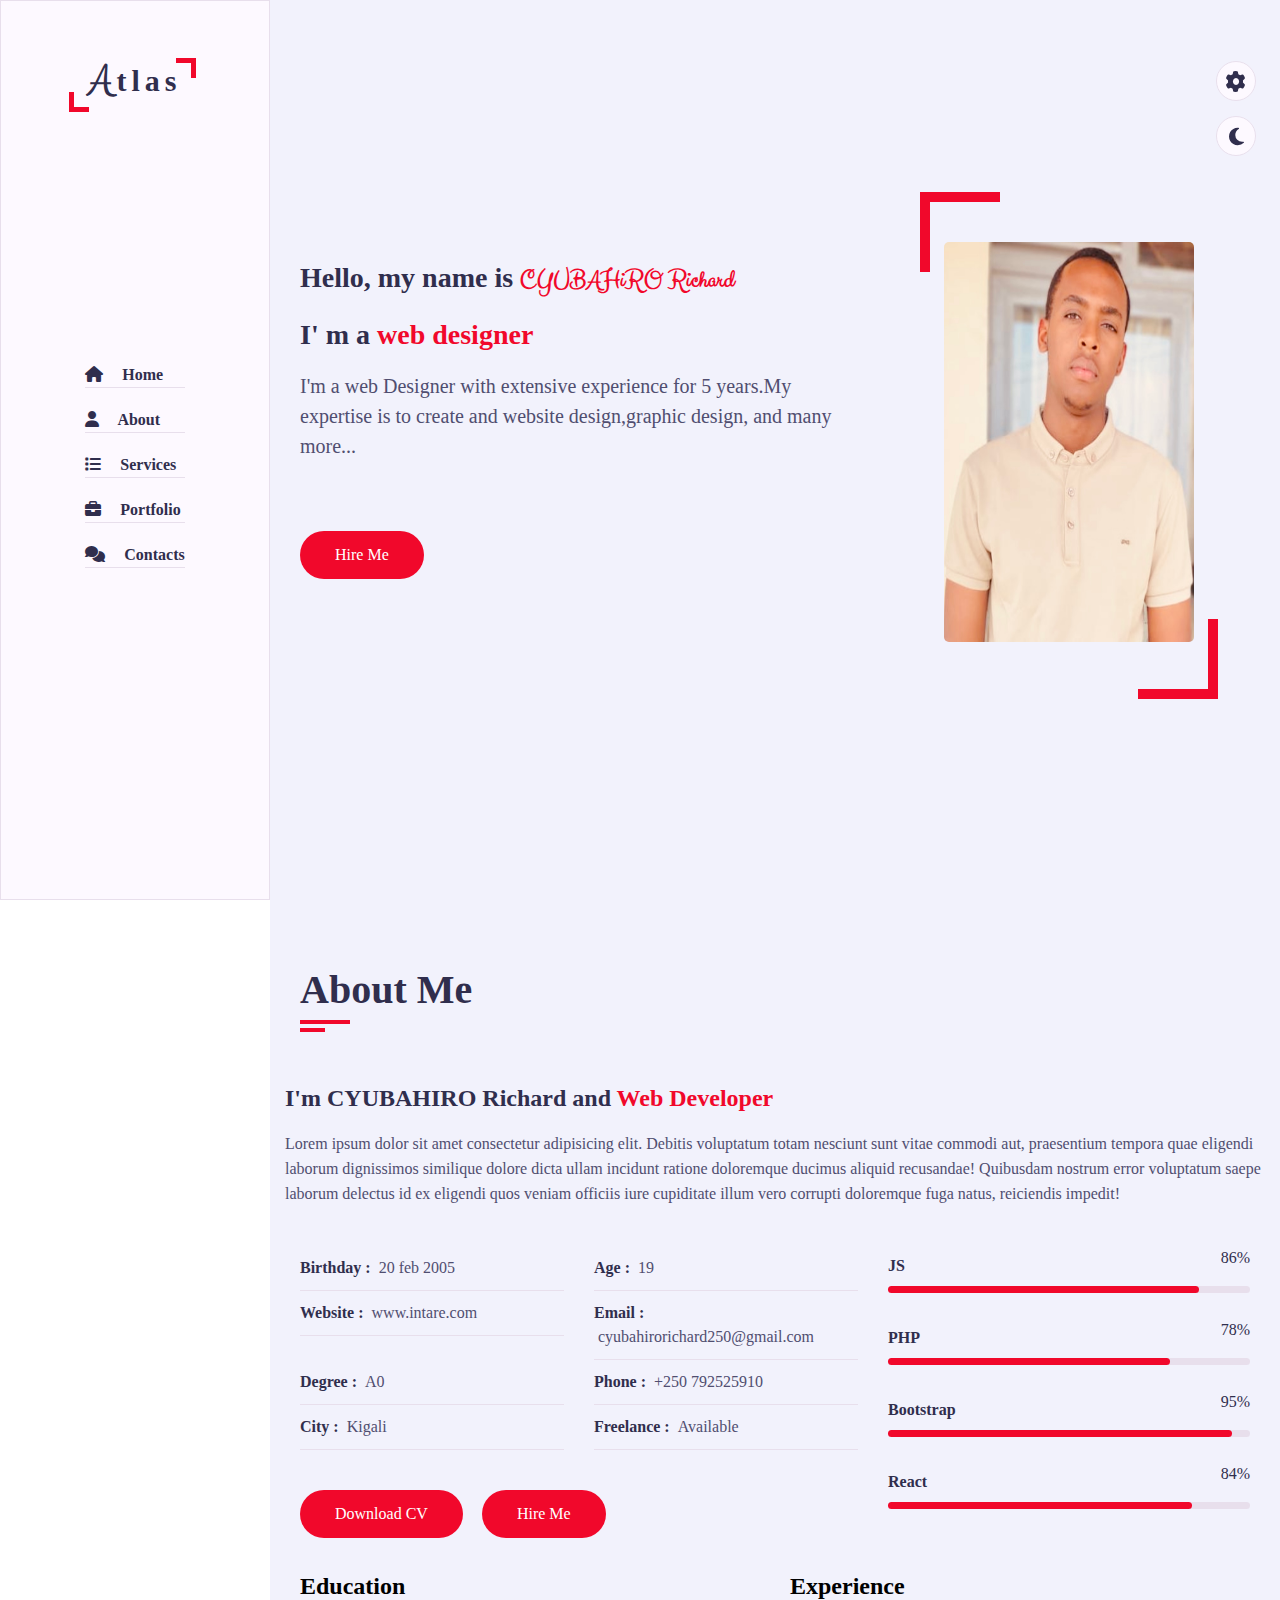
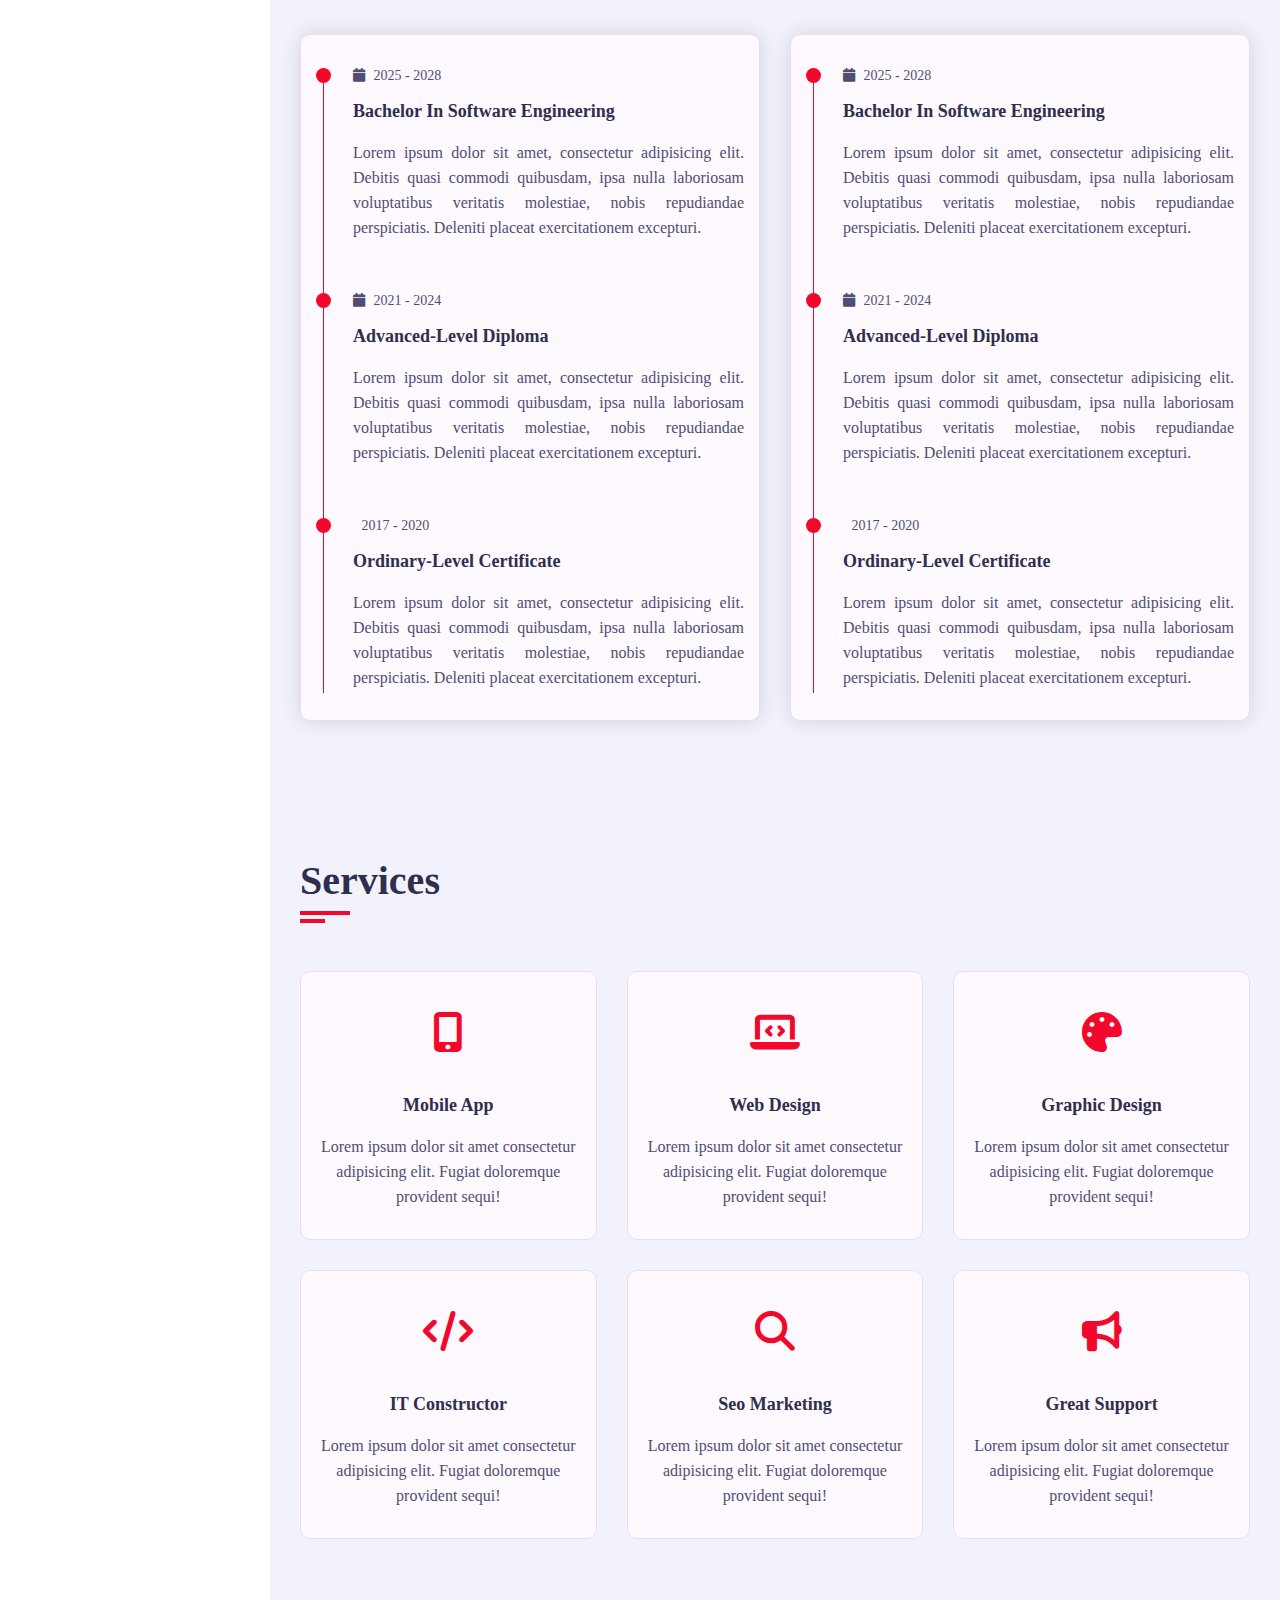
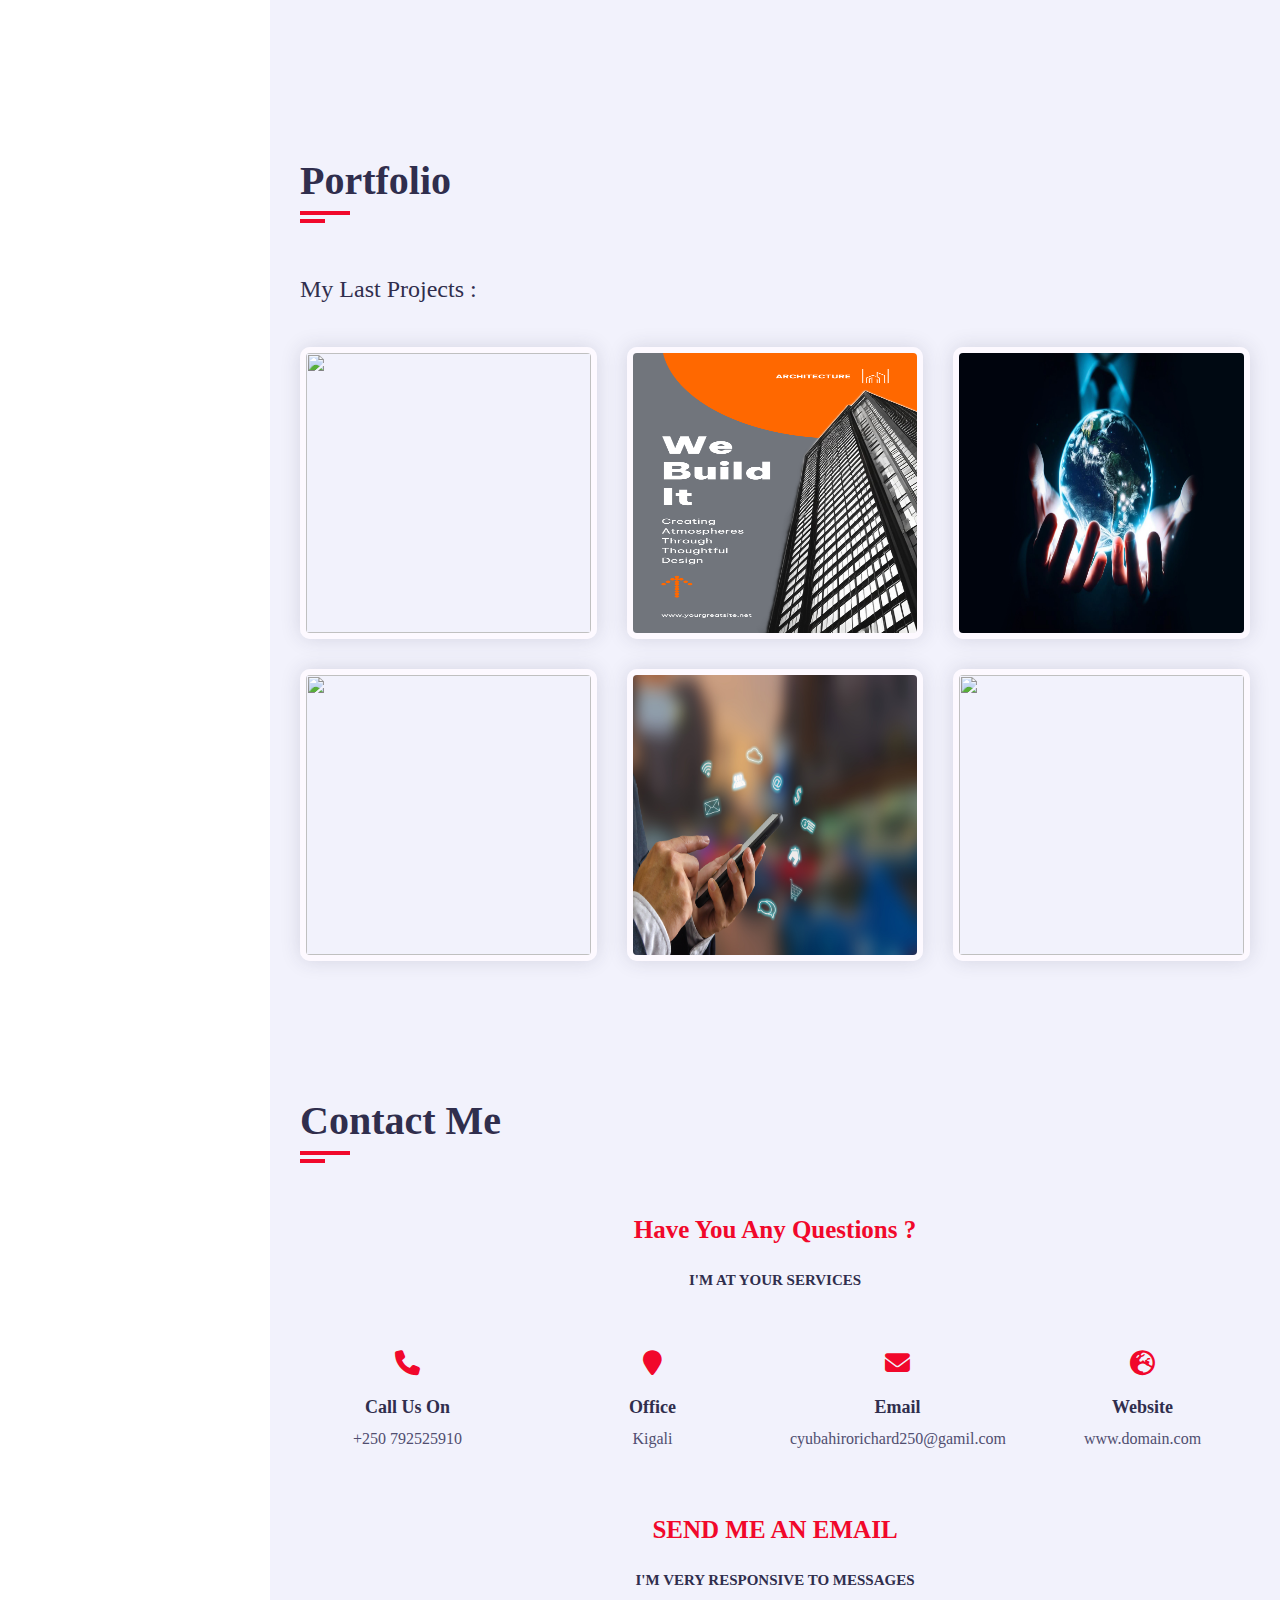
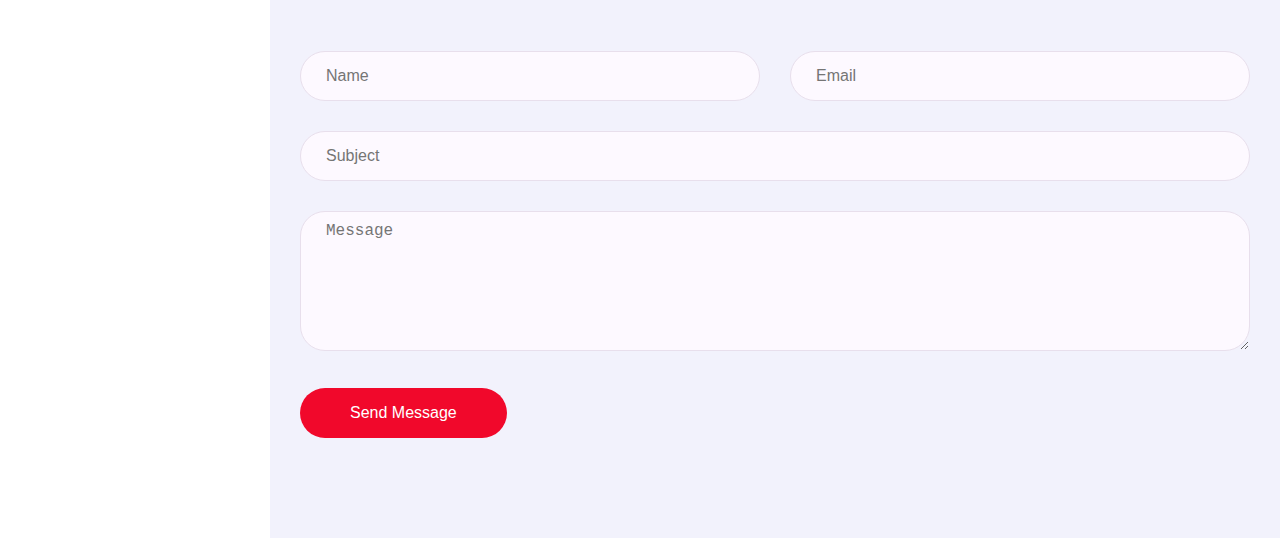
==== index.html @ 0f627adf "correct directory" ====
<!DOCTYPE html>
<html lang="en">

<head>
  <meta charset="UTF-8" />
  <meta name="viewport" content="width=device-width, initial-scale=1.0" />
  <title>My Portfolio</title>
  <link rel="stylesheet" href="./css/style.css" />
  <link rel="stylesheet" href="https://cdnjs.cloudflare.com/ajax/libs/font-awesome/6.7.1/css/all.min.css" />
  <link rel="stylesheet" href="./css/skins/color-1.css" class="alternate-style" title="color-1" />
  <link rel="stylesheet" href="./css/skins/color-2.css" class="alternate-style" title="color-2" disabled />
  <link rel="stylesheet" href="./css/skins/color-3.css" class="alternate-style" title="color-3" disabled />
  <link rel="stylesheet" href="./css/skins/color-4.css" class="alternate-style" title="color-4" disabled />
  <link rel="stylesheet" href="./css/skins/color-5.css" class="alternate-style" title="color-5" disabled />
  <link rel="stylesheet" href="./css/style-switcher.css" />
</head>

<body>
  <div class="main-container">
    <div class="aside">
      <div class="logo">
        <a href="#"> <span>A</span>tlas</a>
      </div>
      <div class="nav-toggler">
        <span></span>
      </div>
      <ul class="nav">
        <li>
          <a href="#home" class="active"><i class="fa fa-home"></i> Home</a>
        </li>
        <li>
          <a href="#about" class="active"><i class="fa fa-user"></i> About</a>
        </li>
        <li>
          <a href="#services" class="active"><i class="fa fa-list"></i> Services</a>
        </li>
        <li>
          <a href="#portfolio" class="active"><i class="fa fa-briefcase"></i> Portfolio</a>
        </li>
        <li>
          <a href="#contacts" class="active"><i class="fa fa-comments"></i> Contacts</a>
        </li>
      </ul>
    </div>
    <div class="main-content">
      <section class="home section" id="home">
        <div class="container">
          <div class="row">
            <div class="home-info padd-15">
              <h3 class="hello">
                Hello, my name is <span class="name">CYUBAHiRO Richard</span>
              </h3>
              <h3 class="my-profession">
                I' m a <span class="typing">web designer</span>
              </h3>
              <p>
                I'm a web Designer with extensive experience for 5 years.My
                expertise is to create and website design,graphic design, and
                many more...
              </p>
              <a href="#contact" class="btn hire-me">Hire Me</a>
            </div>
            <div class="home-img padd-15">
              <img src="./images/pop.jpg" alt="" />
            </div>
          </div>
        </div>
      </section>

      <section class="about section" id="about">
        <div class="container">
          <div class="row">
            <div class="section-title padd-15">
              <h2>About Me</h2>
            </div>
          </div>
          <div class="row">
            <div class="about-content padd-15">
              <div class="row">
                <div class="about-text">
                  <h3>
                    I'm CYUBAHIRO Richard and <span>Web Developer</span>
                  </h3>
                  <p>
                    Lorem ipsum dolor sit amet consectetur adipisicing elit.
                    Debitis voluptatum totam nesciunt sunt vitae commodi aut,
                    praesentium tempora quae eligendi laborum dignissimos
                    similique dolore dicta ullam incidunt ratione doloremque
                    ducimus aliquid recusandae! Quibusdam nostrum error
                    voluptatum saepe laborum delectus id ex eligendi quos
                    veniam officiis iure cupiditate illum vero corrupti
                    doloremque fuga natus, reiciendis impedit!
                  </p>
                </div>
              </div>
              <div class="row">
                <div class="personal-info padd-15">
                  <div class="row">
                    <div class="info-item padd-15">
                      <p>Birthday : <span>20 feb 2005</span></p>
                    </div>
                    <div class="info-item padd-15">
                      <p>Age : <span>19</span></p>
                    </div>
                    <div class="info-item padd-15">
                      <p>Website : <span>www.intare.com</span></p>
                    </div>
                    <div class="info-item padd-15">
                      <p>
                        Email : <span>cyubahirorichard250@gmail.com</span>
                      </p>
                    </div>
                    <div class="info-item padd-15">
                      <p>Degree : <span>A0</span></p>
                    </div>
                    <div class="info-item padd-15">
                      <p>Phone : <span>+250 792525910</span></p>
                    </div>
                    <div class="info-item padd-15">
                      <p>City : <span>Kigali</span></p>
                    </div>
                    <div class="info-item padd-15">
                      <p>Freelance : <span>Available</span></p>
                    </div>
                  </div>
                  <div class="row">
                    <div class="buttons padd-15">
                      <a href="#" class="btn">Download CV</a>
                      <a href="#contact" class="btn hire-me">Hire Me</a>
                    </div>
                  </div>
                </div>
                <div class="skills padd-15">
                  <div class="row">
                    <div class="skill-item padd-15">
                      <h5>JS</h5>
                      <div class="progress">
                        <div class="progress-in" style="width: 86%"></div>
                        <div class="skill-percent">86%</div>
                      </div>
                    </div>
                    <div class="skill-item padd-15">
                      <h5>PHP</h5>
                      <div class="progress">
                        <div class="progress-in" style="width: 78%"></div>
                        <div class="skill-percent">78%</div>
                      </div>
                    </div>
                    <div class="skill-item padd-15">
                      <h5>Bootstrap</h5>
                      <div class="progress">
                        <div class="progress-in" style="width: 95%"></div>
                        <div class="skill-percent">95%</div>
                      </div>
                    </div>
                    <div class="skill-item padd-15">
                      <h5>React</h5>
                      <div class="progress">
                        <div class="progress-in" style="width: 84%"></div>
                        <div class="skill-percent">84%</div>
                      </div>
                    </div>
                  </div>
                </div>
              </div>
              <div class="row">
                <div class="education padd-15">
                  <h3 class="title">Education</h3>
                  <div class="row">
                    <div class="timeline-box padd-15">
                      <div class="timeline shadow-dark">
                        <div class="timeline-item">
                          <div class="circle-dot"></div>
                          <h3 class="timeline-date">
                            <i class="fa fa-calendar"></i> 2025 - 2028
                          </h3>
                          <h4 class="timeline-title"> Bachelor in Software Engineering</h4>
                          <p class="timeline-text">Lorem ipsum dolor sit amet, consectetur adipisicing elit. Debitis
                            quasi commodi quibusdam,
                            ipsa nulla laboriosam voluptatibus veritatis molestiae, nobis repudiandae perspiciatis.
                            Deleniti placeat exercitationem excepturi.</p>
                        </div>
                        <div class="timeline-item">
                          <div class="circle-dot"></div>
                          <h3 class="timeline-date">
                            <i class="fa fa-calendar"></i> 2021 - 2024
                          </h3>
                          <h4 class="timeline-title"> Advanced-Level Diploma</h4>
                          <p class="timeline-text">Lorem ipsum dolor sit amet, consectetur adipisicing elit. Debitis
                            quasi commodi quibusdam,
                            ipsa nulla laboriosam voluptatibus veritatis molestiae, nobis repudiandae perspiciatis.
                            Deleniti placeat exercitationem excepturi.</p>
                        </div>
                        <div class="timeline-item">
                          <div class="circle-dot"></div>
                          <h3 class="timeline-date">
                            <i class="fa fa-calendr"></i> 2017 - 2020
                          </h3>
                          <h4 class="timeline-title"> Ordinary-Level Certificate</h4>
                          <p class="timeline-text">Lorem ipsum dolor sit amet, consectetur adipisicing elit. Debitis
                            quasi commodi quibusdam,
                            ipsa nulla laboriosam voluptatibus veritatis molestiae, nobis repudiandae perspiciatis.
                            Deleniti placeat exercitationem excepturi.</p>
                        </div>
                      </div>
                    </div>
                  </div>
                </div>
                <div class="experience padd-15">
                  <h3 class="title">Experience</h3>
                  <div class="row">
                    <div class="timeline-box padd-15">
                      <div class="timeline shadow-dark">
                        <div class="timeline-item">
                          <div class="circle-dot"></div>
                          <h3 class="timeline-date">
                            <i class="fa fa-calendar"></i> 2025 - 2028
                          </h3>
                          <h4 class="timeline-title"> Bachelor in Software Engineering</h4>
                          <p class="timeline-text">Lorem ipsum dolor sit amet, consectetur adipisicing elit. Debitis
                            quasi commodi quibusdam,
                            ipsa nulla laboriosam voluptatibus veritatis molestiae, nobis repudiandae perspiciatis.
                            Deleniti placeat exercitationem excepturi.</p>
                        </div>
                        <div class="timeline-item">
                          <div class="circle-dot"></div>
                          <h3 class="timeline-date">
                            <i class="fa fa-calendar"></i> 2021 - 2024
                          </h3>
                          <h4 class="timeline-title"> Advanced-Level Diploma</h4>
                          <p class="timeline-text">Lorem ipsum dolor sit amet, consectetur adipisicing elit. Debitis
                            quasi commodi quibusdam,
                            ipsa nulla laboriosam voluptatibus veritatis molestiae, nobis repudiandae perspiciatis.
                            Deleniti placeat exercitationem excepturi.</p>
                        </div>
                        <div class="timeline-item">
                          <div class="circle-dot"></div>
                          <h3 class="timeline-date">
                            <i class="fa fa-calendr"></i> 2017 - 2020
                          </h3>
                          <h4 class="timeline-title"> Ordinary-Level Certificate</h4>
                          <p class="timeline-text">Lorem ipsum dolor sit amet, consectetur adipisicing elit. Debitis
                            quasi commodi quibusdam,
                            ipsa nulla laboriosam voluptatibus veritatis molestiae, nobis repudiandae perspiciatis.
                            Deleniti placeat exercitationem excepturi.</p>
                        </div>
                      </div>
                    </div>
                  </div>
                </div>
              </div>
            </div>
          </div>
        </div>
      </section>

      <section class="service section" id="services">
        <div class="container">
          <div class="row">
            <div class="section-title padd-15">
              <h2>Services</h2>
            </div>
          </div>
          <div class="row">
            <div class="service-item padd-15">
              <div class="service-item-inner">
                <div class="icon">
                  <i class="fa fa-mobile-alt"></i>
                </div>
                <h4>Mobile App</h4>
                <p>Lorem ipsum dolor sit amet consectetur adipisicing elit. Fugiat doloremque provident sequi!</p>
              </div>
            </div>
            <div class="service-item padd-15">
              <div class="service-item-inner">
                <div class="icon">
                  <i class="fa fa-laptop-code"></i>
                </div>
                <h4>Web Design</h4>
                <p>Lorem ipsum dolor sit amet consectetur adipisicing elit. Fugiat doloremque provident sequi!</p>
              </div>
            </div>
            <div class="service-item padd-15">
              <div class="service-item-inner">
                <div class="icon">
                  <i class="fa fa-palette"></i>
                </div>
                <h4>Graphic Design</h4>
                <p>Lorem ipsum dolor sit amet consectetur adipisicing elit. Fugiat doloremque provident sequi!</p>
              </div>
            </div>
            <div class="service-item padd-15">
              <div class="service-item-inner">
                <div class="icon">
                  <i class="fa fa-code"></i>
                </div>
                <h4>IT Constructor</h4>
                <p>Lorem ipsum dolor sit amet consectetur adipisicing elit. Fugiat doloremque provident sequi!</p>
              </div>
            </div>
            <div class="service-item padd-15">
              <div class="service-item-inner">
                <div class="icon">
                  <i class="fa fa-search"></i>
                </div>
                <h4>Seo Marketing</h4>
                <p>Lorem ipsum dolor sit amet consectetur adipisicing elit. Fugiat doloremque provident sequi!</p>
              </div>
            </div>
            <div class="service-item padd-15 ">
              <div class="service-item-inner">
                <div class="icon">
                  <i class="fa fa-bullhorn"></i>
                </div>
                <h4>Great Support</h4>
                <p>Lorem ipsum dolor sit amet consectetur adipisicing elit. Fugiat doloremque provident sequi!</p>
              </div>
            </div>
          </div>
        </div>
      </section>

      <section class="portfolio section" id="portfolio">
        <div class="container">
          <div class="row">
            <div class="section-title padd-15">
              <h2>Portfolio</h2>
            </div>
          </div>
          <div class="row">
            <div class="portfolio-heading padd-15">
              <h2>My Last Projects :</h2>
            </div>
          </div>
          <div class="row">
            <div class="portfolio-item padd-15">
              <div class="portfolio-item-inner shadow-dark">
                <div class="portfolio-img">
                  <img src="./images/portfolio/portfolio1.jpg" alt="">
                </div>
              </div>
            </div>
            <div class="portfolio-item padd-15">
              <div class="portfolio-item-inner shadow-dark">
                <div class="portfolio-img">
                  <img src="./images/portfolio/portfolio2.jpg" alt="">
                </div>
              </div>
            </div>
            <div class="portfolio-item padd-15">
              <div class="portfolio-item-inner shadow-dark">
                <div class="portfolio-img">
                  <img src="./images/portfolio/portfolio3.jpg" alt="">
                </div>
              </div>
            </div>
            <div class="portfolio-item padd-15">
              <div class="portfolio-item-inner shadow-dark">
                <div class="portfolio-img">
                  <img src="./images/portfolio/portfolio4.JPG" alt="">
                </div>
              </div>
            </div>
            <div class="portfolio-item padd-15">
              <div class="portfolio-item-inner shadow-dark">
                <div class="portfolio-img">
                  <img src="./images/portfolio/portfolio5.jpg" alt="">
                </div>
              </div>
            </div>
            <div class="portfolio-item padd-15">
              <div class="portfolio-item-inner shadow-dark">
                <div class="portfolio-img">
                  <img src="./images/portfolio/portfolio6.jpg" alt="">
                </div>
              </div>
            </div>
          </div>
        </div>
      </section>

      <section class="contact section" id="contact">
        <div class="container">
          <div class="row">
            <div class="section-title padd-15">
              <h2>Contact Me</h2>
            </div>
          </div>
          <h3 class="contact-title">Have You Any Questions ?</h3>
          <h4 class="contact-sub-title padd-15">I'M AT YOUR SERVICES</h4>
          <div class="row">
            <div class="contact-info-item padd-15">
              <div class="icon"><i class="fa fa-phone"></i></div>
              <h4>Call Us On</h4>
              <p>+250 792525910</p>
            </div>
            <div class="contact-info-item padd-15">
              <div class="icon"><i class="fa fa-map-marker"></i></div>
              <h4>Office</h4>
              <p>Kigali</p>
            </div>
            <div class="contact-info-item padd-15">
              <div class="icon"><i class="fa fa-envelope"></i></div>
              <h4>Email</h4>
              <p>cyubahirorichard250@gamil.com</p>
            </div>
            <div class="contact-info-item padd-15">
              <div class="icon"><i class="fa fa-globe-europe"></i></div>
              <h4>Website</h4>
              <p>www.domain.com</p>
            </div>
          </div>
          <h3 class="contact-title padd-15">SEND ME AN EMAIL</h3>
          <h4 class="contact-sub-title padd-15">I'M VERY RESPONSIVE TO MESSAGES</h4>
          <div class="row">
            <div class="contact-form padd-15">
              <div class="row">
                <div class="form-item col-6 padd-15">
                  <div class="form-group">
                    <input type="text" class="form-control" placeholder="Name">
                  </div>
                </div>
                <div class="form-item col-6 padd-15">
                  <div class="form-group">
                    <input type="email" class="form-control" placeholder="Email">
                  </div>
                </div>
              </div>
              <div class="row">
                <div class="form-item col-12 padd-15">
                  <div class="form-group">
                    <input type="email" class="form-control" placeholder="Subject">
                  </div>
                </div>
              </div>
              <div class="row">
                <div class="form-item col-12 padd-15">
                  <div class="form-group">
                    <textarea name="" class="form-control" id="" placeholder="Message"></textarea>
                  </div>
                </div>
              </div>
              <div class="row">
                <div class="form-item col-12 padd-15">
                  <button type="submit" class="btn">Send Message</button>
                </div>
              </div>
            </div>
          </div>
        </div>
    </div>
    </section>
  </div>
  </div>

  <div class="style-switcher">
    <div class="style-switcher-toggler s-icon">
      <i class="fas fa-cog fa-spin"></i>
    </div>
    <div class="day-night s-icon">
      <i class="fas "></i>
    </div>
    <h4>Theme Colors</h4>
    <div class="colors">
      <span class="color-1" onclick="setActiveStyle('color-1')"></span>
      <span class="color-2" onclick="setActiveStyle('color-2')"></span>
      <span class="color-3" onclick="setActiveStyle('color-3')"></span>
      <span class="color-4" onclick="setActiveStyle('color-4')"></span>
      <span class="color-5" onclick="setActiveStyle('color-5')"></span>
    </div>
  </div>
  <script src="https://cdnjs.cloudflare.com/ajax/libs/typed.js/2.1.0/typed.umd.js"
      referrerpolicy="no-referrer"></script> 
  <script src="./js/script.js"></script>
  <script src="./js/style-switcher.js"></script>
</body>

</html>
---- css/style.css ----
@import url('https://fonts.googleapis.com/css2?family=Clicker+Script&family=Poppins:wght@200;300;400;500;600;700&display=swap');

:root
{
    --bg-black-900:#f2f2fc;
    --bg-black-100:#fdf9ff;
    --bg-black-50:#e8dfec;
    --text-black-900:#302e4d;
    --text-black-700:#504e70;
}

body.dark
{
    --bg-black-900:#151515;
    --bg-black-100:#222222;
    --bg-black-50:#393939;
    --text-black-900:#ffff;
    --text-black-700:#e9e9e9;
}

body
{
    
    line-height: 1.5;
    font-size: 16px;
    font-family: 'poppins' sans-serif;

}

*
{
    padding: 0;
    margin: 0;
    outline: none;
    text-decoration: none;
    box-sizing: border-box;
}

::before, ::after
{
    box-sizing: border-box;
}

ul
{
    list-style: none;

}

.section
{
    background: var(--bg-black-900);
    min-height: 100vh;
    display: block;
    padding: 0 30px;
    opacity: 1; 
}
.hidden
{
    display: none !important;
}
.main-content
{
    padding-left: 270px;
}

.padd-15
{
    padding-left: 15px;
    padding-right: 15px;
    
}

.container
{
    max-width: 1100px;
    width: 100%;
    margin: auto;

}
.section .container
{
    padding-top: 60px;
    padding-bottom: 70px;
   
    
}
.section-title
{
    flex: 0 0 100%; 
    max-width: 100%;
    margin-bottom: 60px;
    
}
.section-title h2
{
    font-size: 40px;
    color: var(--text-black-900);
    font-weight: 700;
    position: relative;
}
.section-title h2::before
{
    content: '';
    height: 4px;
    width: 50px;
    background-color: var(--skin-color);
    position: absolute;
    top: 100%;
    left: 0;

}
.section-title h2::after
{
    content: '';
    height: 4px;
    width: 25px;
    background-color: var(--skin-color);
    position: absolute;
    top: 100%;
    left: 0;
    margin-top: 8px;

}

.row
{
    display: flex;
    flex-wrap: wrap;
    margin-left: -15px;
    margin-right: -15px;
    position: relative;
}

.btn
{
    font-size: 16px;
    font-weight: 500;
    padding: 12px 35px;
    color: white;
    background: var(--skin-color);
    border-radius: 40px;
    display: inline-block;
    white-space: nowrap;
    border: none;
    transition: all 0.3s ease;
}
.btn:hover
{
    transform: scale(1.05);
    box-shadow: 0 0 8px rgb(28, 25, 25);
}

.shadow-dark
{
    box-shadow: 0 0 20px rgba(48, 46, 77, 0.15);
}

.aside
 {
    width: 270px;
    background: var(--bg-black-100);
    position: fixed;
    left: 0;
    top: 0;
    padding: 30px;
    height: 100%;
    border: 1px solid var(--bg-black-50);
    display: flex;
    justify-content: center;
    align-items: center;
    z-index: 10;

}

.aside .logo
{
    position: absolute;
    top: 50px;
    font-size: 30px;
    text-transform: capitalize;
}

.aside .logo a
{
    color: var(--text-black-900);
    font-weight: 700;
    padding: 15px 20px;
    font-size: 30px;
    letter-spacing: 5px;
    position: relative;
}

.aside .logo a span
{
    font-family: 'Clicker script', cursive;
    font-size: 40px;
}

.aside .logo a::before
{
    content: '';
    position: absolute;
    width: 20px;
    height: 20px;
    border-bottom: 5px solid var(--skin-color);
    border-left: 5px solid var(--skin-color);
    bottom: 0;
    left: 0;
}

.aside .logo a::after
{
    content: '';
    position: absolute;
    width: 20px;
    height: 20px;
    border-top: 5px solid var(--skin-color);
    border-right: 5px solid var(--skin-color);
    top: 9px;
    right: 6px;
}

.aside .nav-toggler
{
    height: 40px;
    width: 45px;
    border: 1px solid var(--bg-black-50);
    cursor: pointer;
    position: fixed;
    left: 300px;
    top: 20px;
    border-radius: 5px;
    background: var(--bg-black-100);
    display: none;
    align-items: center;
    justify-content: center;
}

.aside .nav
{
    margin-top: 50px;
}

.aside .nav li
{
    margin-bottom: 20px;
    display: block;

}

.aside .nav li a
{
    font-size: 16px;
    font-weight: 600;
    display: block;
    border-bottom: 1px solid var(--bg-black-50);
    color: var(--text-black-900);
    border: 5px 15px;
    transition: all 0.3s ease-out;
}

.aside .nav li a:hover
{
    border-bottom: 1px solid var(--skin-color);
}

.aside .nav li a.active
{
    
    transition: all 0.3s ease-out;
}

.aside .nav li a.active:hover
{
    transform: translate(20px, -10px);
    color: var(--skin-color);
    
}

.aside .nav li a i
{
    margin-right: 15px;
}

.aside .nav-toggler span
{
    height: 2px;
    width: 18px;
    background: var(--skin-color);
    display: inline-block;
    position: relative;
}

.aside .nav-toggler span::before
{
    content: '';
    height: 2px;
    width: 18px;
    background: var(--skin-color);
    position: absolute;
    top: -6px;
    left: 0;
}

.aside .nav-toggler span::after
{
    content: '';
    height: 2px;
    width: 18px;
    background: var(--skin-color);
    position: absolute;
    top: 6px;
    left: 0;

}
.home
{
    min-height: 100vh;
    display: flex;
    color: var(--text-black-900);
}

.home .home-info
{
    
     flex: 0 0 60% ; 
     max-width: 60%;
   
   
}

h3.hello
{
    font-size: 28px;
    margin: 15px 0;
}

h3.hello span
{
    font-family: 'Clicker Script', cursive;
    font-size: 25px;
    font-weight: 700;
    color: var(--skin-color);
}

h3.my-profession
{
    font-size: 28px;
    margin: 15px 0;
}

.typing
{
    color: var(--skin-color);
}

.home-info p
{
    margin-bottom: 70px;
    font-size: 20px;
    color: var(--text-black-700);
}

.home .home-img
{
    flex: 0 0 40%;
    max-width: 40%;
    text-align: center;
    position: relative;
   
    
 
}

.home-img::after
{
    content: '';
    position: absolute;
    height: 80px;
    width: 80px;
    right: 20px;
    border-bottom: 10px solid var(--skin-color);
    border-right: 10px solid var(--skin-color);
    bottom: -50px;
    right: 47px;

    
}
.home-img::before
{
    content: '';
    position: absolute;
    height: 80px;
    width: 80px;
    left: 20px;
    border-left: 10px solid var(--skin-color);
    border-top: 10px solid var(--skin-color);
    top: -50px;
    left: 47px;
    
    
}

.home .home-img img
{
    margin: auto;
    border-radius: 5px;
    height: 400px;
    width: 250px;
    
}

.about .about-content
{
    flex: 0 0 100%;
    max-width: 100%;
    
}

.about .about-content .about-text
{
    flex: 0 0 100%;
    max-width: 100%;
    
}

.about .about-content .about-text h3
{
    font-size: 24px;
    margin-bottom: 15px;
    font-weight: 700;
    color: var(--text-black-900);
}

.about .about-content .about-text h3 span
{
    color: var(--skin-color);

}

.about .about-content .about-text p
{
    font-size: 16px;
    line-height: 25px;
    color: var(--text-black-700);
}

.about .about-content .personal-info
{
    flex: 0 0 60%;
    max-width: 60%;
    margin-top: 40px;
}

.about .about-content .personal-info .info-item
{
    flex: 0 0 50%;
    max-width: 50%;
}

.about .about-content .personal-info .info-item p
{
    font-weight: 600;
    padding: 10px 0;
    font-size: 16px;
    color: var(--text-black-900);
    border-bottom: 1px solid var(--bg-black-50);
}

.about .about-content .personal-info .info-item p span
{
    font-weight: 400;
    color: var(--text-black-700);
    margin-left: 4px;
    display: inline-block
}

.about .about-content .personal-info .buttons
{
    margin-top: 30px;
}

.about .about-content .personal-info .buttons .btn
{
    margin-right: 15px;
    margin-top: 10px;
}

.about .about-content .skills
{
    flex: 0 0 40%;
    max-width: 40%;
    margin-top: 40px;
    
}

.about .about-content .skills .skill-item
{
    flex: 0 0 100%;
    max-width: 100%;
}

.about .about-content .skills .skill-item h5
{
    line-height: 40px;
    font-weight: 600;
    font-size: 16px;
    color: var(--text-black-900);
    text-transform: capitalize;
}

.about .about-content .skills .skill-item .progress
{
    background-color: var(--bg-black-50);
    height: 7px;
    border-radius: 4px;
    width: 100%;
    position: relative;
}

.about .about-content .skills .skill-item
{
    margin-bottom: 25px;

}

.about .about-content .skills .skill-item .progress .progress-in
{
    position: absolute;
    left: 0;
    top: 0;
    height: 100%; 
    border-radius: 4px;
    background-color: var(--skin-color);
   
   
}

.about .about-content .skills .skill-item .progress .progress-in:hover 
{
    
    background-color: rgb(189, 77, 8);
}

.about .about-content .skills .skill-item .skill-percent
{
    position: absolute;
    right: 0;
    color: var(--text-black-900);
    top: -40px;
    font-weight: 400;
}

.about .about-content .skills .skill-item .skill-percent:hover 
{
    color: var(--skin-color);
    border-bottom: 1px solid var(--skin-color);
}


.about .about-content .education,
.about .about-content .experience
{
    flex: 0 0 50%;
    max-width: 50%;
    margin-top: 30px;

}

.about .about-content h3.title
{
    font-size: 24px;
    margin-bottom: 30px;
    font-weight: 700;
}

.about .about-content .timeline-box
{
    flex: 0 0 100%;
    max-width: 100%;
    
    
}
.about .about-content .timeline
{
    background-color: var(--bg-black-100);
    padding: 30px 15px;
    border: 1px solid var(--bg-black-50);
    border-radius: 10px;
    position: relative;
    
}

.about .about-content .timeline .timeline-item
{
    position: relative;
    padding-left: 37px;
    padding-bottom: 50px;
}

.about .about-content .timeline .timeline-item:last-child
{
    padding-bottom: 0;
   
}

.about .about-content .timeline .timeline-item::before
{
    content: '';
    width: 1px;
    position: absolute;
    height: 100%;
    left: 7px;
    top: 3px;
    background-color: var(--skin-color);
}

.about .about-content .timeline .circle-dot
{
    position: absolute; 
    left: 0;
    top: 3px;
    height: 15px;
    width: 15px;
    border-radius: 50%;
    background-color: var(--skin-color);
}

.about .about-content .timeline .timeline-date
{
    font-weight: 400;
    font-size: 14px;
    margin-bottom: 12px;
    color: var(--text-black-700);
}

.about .about-content .timeline .timeline-date .fa
{
    margin-right: 5px;
}

.about .about-content .timeline .timeline-title
{
    font-weight: 700;
    font-size: 18px;
    margin-bottom: 15px;
    text-transform: capitalize;
    color: var(--text-black-900);
}

.about .about-content .timeline .timeline-text
{
    line-height: 25px;
    font-size: 16px;
    text-align: justify;
    color: var(--text-black-700);
}

.service .container
{
    padding-bottom: 40px;
}

.service .service-item
{
    margin-bottom: 30px;
    flex: 0 0 33.33%;
    max-width: 33.33%;
}


.service .service-item .service-item-inner
{
    background-color: var(--bg-black-100);
    border: 1px solid var(--bg-black-50);
    border-radius: 10px;
    padding: 30px 15px;
    text-align: center;
    transition: all 0.5s ease;
}

.service .service-item .service-item-inner:hover
{
    box-shadow: 0 0 20px rgba(48, 46, 77, 0.15);

}

.service .service-item .service-item-inner .icon
{
    height: 60px;
    width: 60px;
    display: block;
    border-radius: 50%;
    margin: 0 auto 30px;
    text-align: center;
    transition: all 1.5s ease;
  
}

.service .service-item .service-item-inner .icon .fa
{
    font-size: 40px;
    line-height: 60px;
    color: var(--skin-color);
    transition: all 0.5s ease;
}


.service .service-item .service-item-inner:hover .icon
{
    background-color: var(--skin-color);
}

.service .service-item .service-item-inner:hover .icon .fa
{
    font-size: 25px;
    color: #ffff;
}

.service .service-item .service-item-inner h4
{
    font-size: 18px;
    margin-bottom: 15px;
    color: var(--text-black-900);
    font-weight: 700;
    text-transform: capitalize;
}


.service .service-item .service-item-inner p
{
    font-size: 16px;
    color: var(--text-black-700);
    line-height: 25px;
}

.portfolio .container
{
    padding-bottom: 40px;
}

.portfolio .portfolio-heading
{
    flex: 0 0 100%;
    max-width: 100%; 
    margin-bottom: 40px;  
}

.portfolio .portfolio-heading h2
{   
    color: var(--text-black-900);
    font-weight: 500;
}

.portfolio .portfolio-item
{
    flex: 0 0 33.33%;
    max-width: 33.33%;
    margin-bottom: 30px;
   
}
.portfolio .portfolio-item-inner 
{
    border: 6px solid var(--bg-black-100);
    border-radius: 10px;
    overflow: hidden;
    cursor: pointer;
}

.portfolio .portfolio-item-inner .portfolio-img img
{
    width: 100%;
    height: 100%;
    display: block;
}

.contact-title
{
    color: var(--skin-color);
    text-align: center;
    font-size: 25px;
    margin-bottom: 20px;
}
.contact-sub-title
{
    color: var(--text-black-900);
    text-align: center;
    font-size: 15px;
    margin-bottom: 60px;
    
}

.contact .contact-info-item
{
    flex: 0 0 25%;
    max-width: 25%;
    text-align: center;
    margin-bottom: 60px;
}

.contact .contact-info-item .icon
{
    display: inline-block;
}

.contact .contact-info-item .icon .fa
{
    font-size: 25px;
    color: var(--skin-color);
}
.contact .contact-info-item h4
{
    font-size: 18px;
    font-weight: 700;
    color: var(--text-black-900);
    text-transform: capitalize;
    margin: 15px 0 5px;
}

.contact .contact-info-item p
{
    font-size: 16px;
    line-height: 25px;
    color: var(--text-black-700);
    font-weight: 400;
}

.contact .contact-form
{
    flex: 0 0 100%;
    max-width: 100%;
}

.contact .contact-form .col-6
{
    flex: 0 0 50%;
    max-width: 50%;
}
.contact .contact-form .col-12
{
    flex: 0 0 100%;
    max-width: 100%;
}

.contact .contact-form .form-item
{
    margin-bottom: 30px;
}

.contact .contact-form .form-item .form-control
{
    width: 100%;
    height: 50px;
    border-radius: 25px;
    background: var(--bg-black-100);
    border: 1px solid var(--bg-black-50);
    padding: 10px 25px;
    font-size: 16px;
    color: var(--text-black-700);
    transition: all 0.9s ease-out;
}

.portfolio .portfolio-item .portfolio-item-inner .portfolio-img img
{
    width:100%;
    height: 280px;
}


.contact .contact-form .form-item .form-control:focus
{
    box-shadow: 0 15px 30px rgba(49, 32, 232, 0.15);
}

.contact .contact-form .form-item textarea.form-control
{
    height: 140px;
}

.contact .contact-form .btn
{
    height: 50px;
    padding: 0 50px;
}

@media (max-width:1199px) 
{
    .aside
    {
        left: -270px;
    }
    .main-content
    {
        padding-left: 0;
    }
    .about .about-content .personal-info .info-item p span 
    {
        display: block;
        margin-left: 0;
    }
}

 @media (max-width:991px) 
{
    .contact .contact-info-item,
    .portfolio .portfolio-item,
    .service .service-item
    {
        flex: 0 0 50%;
        max-width: 50%;
    }
    .home .home-info
    {
        flex: 0 0 100%;
        max-width: 100%; 

    }
    .home .home-img
    {
        display: none;
    }

    .home .home-img
    {
        display: inline-block;
        position: absolute;
        top: 0;
        right: 50px;

    }

    .home .home-info
    {

        flex: 0 0 50%;
        max-width: 50%;
        
    }
    .home-img::after
    {
      right: -20px;
      bottom: -20px;
    }
    .home-img::before
    {
      left: -15px;
      top: -25px;
    }
    
}

@media (max-width:767px)
{
    .contact .contact-form .col-6,
    .contact .contact-info-item,
    .portfolio .portfolio-item,
    .service .service-item,
    .about .about-content .experience,
    .about .about-content .education,
    .about .about-content .skills,
    .about .about-content .personal-info
    {
        flex: 0 0 100%;
        max-width: 100%;
    }

     .home .home-img
    {
        display: inline-block;
        position: absolute;
        top: 0;
        right: 50px;

    }

    .home .home-info
    {

        flex: 0 0 50%;
        max-width: 50%;
        
    }
    .home-img::after
    {
      right: -20px;
      bottom: -20px;
    }
    .home-img::before
    {
      left: -15px;
      top: -25px;
    }

}

@media (max-width:700px)
{
    .home .home-info
    {

        flex: 0 0 50%;
        max-width: 20%;
        
    }
    .home .home-img
    {
        display: inline-block;
        position: absolute;
        top: 300px;
        right: 110px;

    }

    .home-img::after
    {
      right: -90px;
      bottom: -20px;
    }

}

@media (max-width:699px)
{
    .home-img::after,::before
    {
        display: none;
    }
}
---- css/skins/color-1.css ----
:root
{
    --skin-color: #f1082b;

}
---- css/skins/color-2.css ----
:root
{
    --skin-color: #fc6c29;

}
---- css/skins/color-3.css ----
:root
{
    --skin-color: #39b686;

}
---- css/skins/color-4.css ----
:root
{
    --skin-color: #1854b4;

}
---- css/skins/color-5.css ----
:root
{
    --skin-color: #f021b2;

}
---- css/style-switcher.css ----
.style-switcher
{
    position: fixed;
    right: 0;
    top: 60px;
    padding: 15px;
    width: 200px;
    border: 1px solid var(--bg-black-50);
    background: var(--bg-black-100);
    z-index: 101;
    border-radius: 5px;
    transition: all 0.5s ease-out;
    transform: translateX(100%);
}

.style-switcher.open
{
    transform: translateX(-25px);
}

.style-switcher .s-icon
{
    position: absolute;
    height: 40px;
    width: 40px;
    text-align: center;
    font-size: 20px;
    background: var(--bg-black-100);
    color: var(--text-black-900);
    right: 100%;
    border: 1px solid var(--bg-black-50);
    margin-right: 25px;
    cursor: pointer;
    transition: all 0.5s ease;
    border-radius: 50%;
}

.style-switcher .s-icon i
{
    line-height: 40px;
}

.style-switcher .style-switcher-toggler
{
    top: 0;
}

.style-switcher .day-night
{
    top: 55px;
}

.style-switcher h4
{
    margin: 0 0 10px;
    color: var(--text-black-700);
    font-size: 16px;
    font-weight: 600;
    text-transform: capitalize;
}

.style-switcher .colors
{
    display: flex;
    flex-wrap: wrap;
    justify-content: space-between;
}

.style-switcher .colors span
{
    display: inline-block;
    height: 30px;
    width: 30px;
    border-radius: 50%;
    border: 1px solid red;
}

.style-switcher .color-1
{
    background: #f1082b;
}
.style-switcher .color-2
{
    background: #fc6c29;
}
.style-switcher .color-3
{
    background: #39b686;
}
.style-switcher .color-4
{
    background: #1854b4;
}
.style-switcher .color-5
{
    background: #f021b2;
}
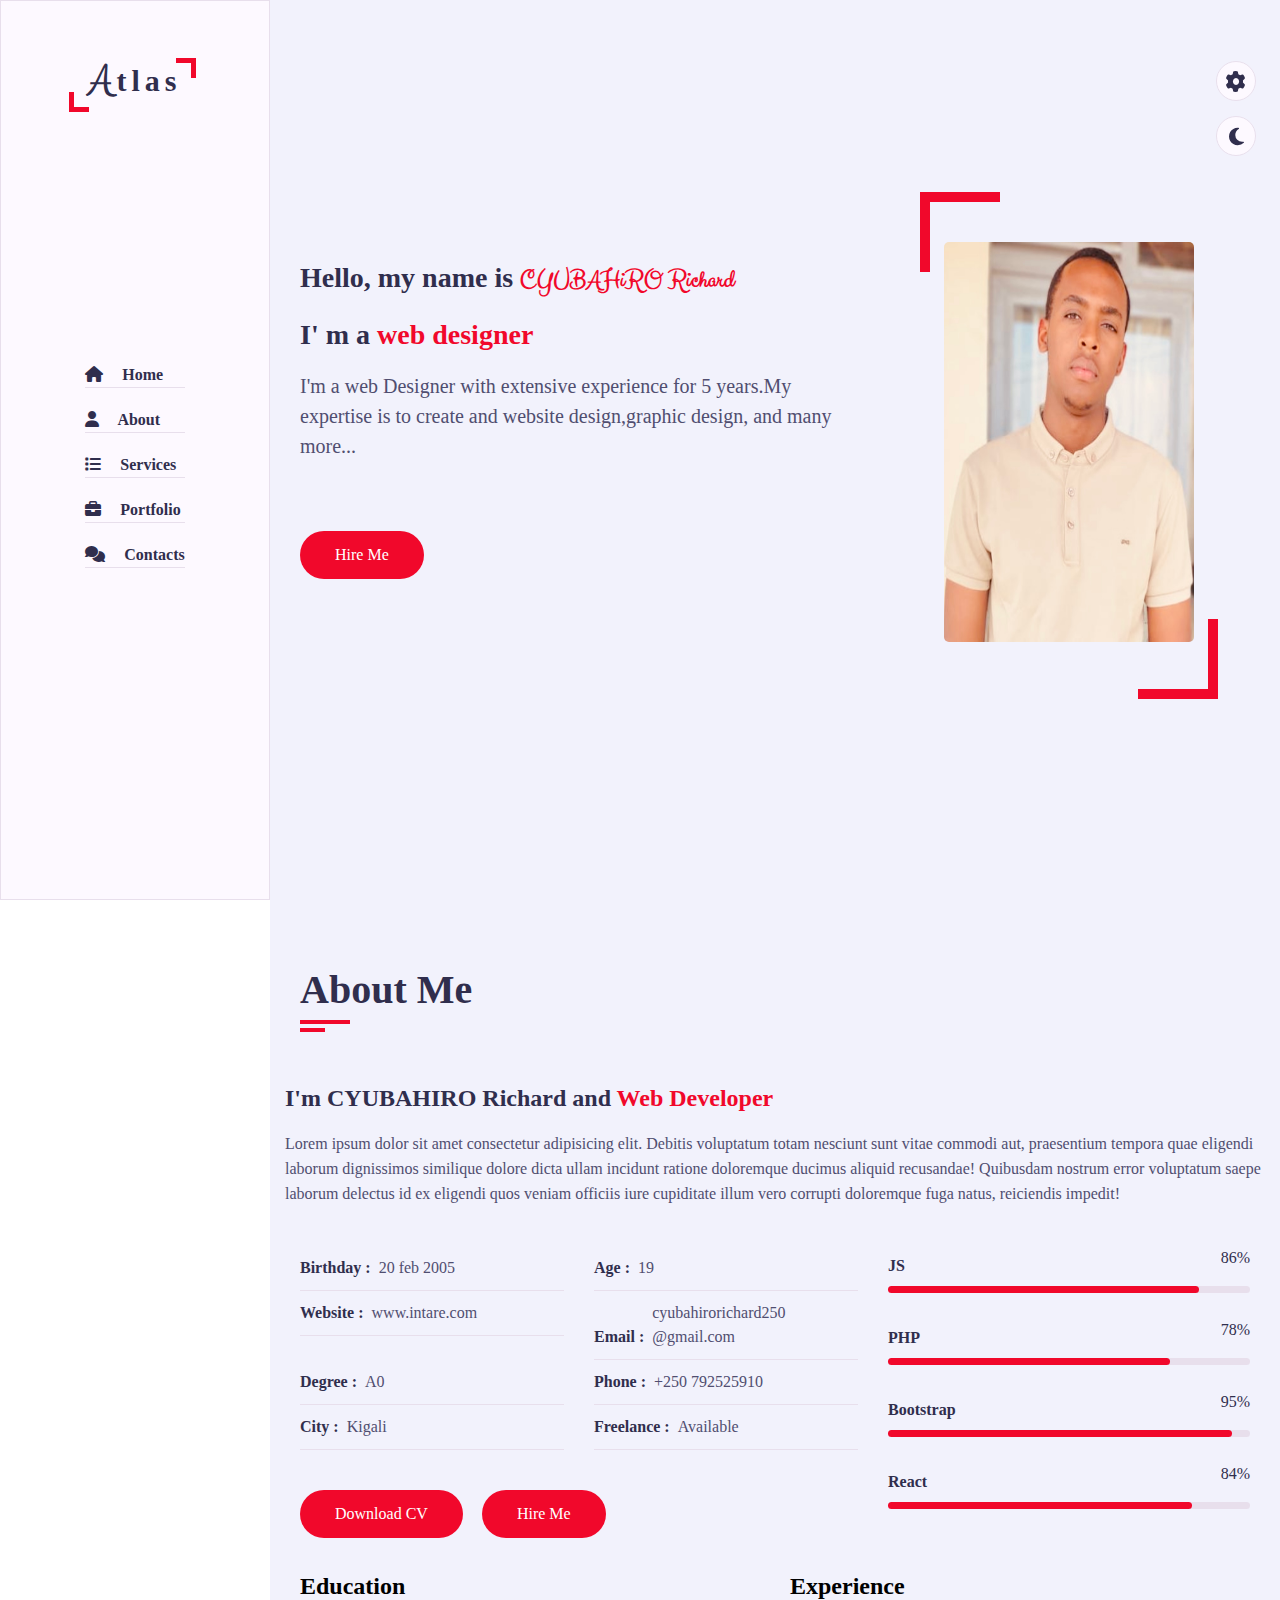
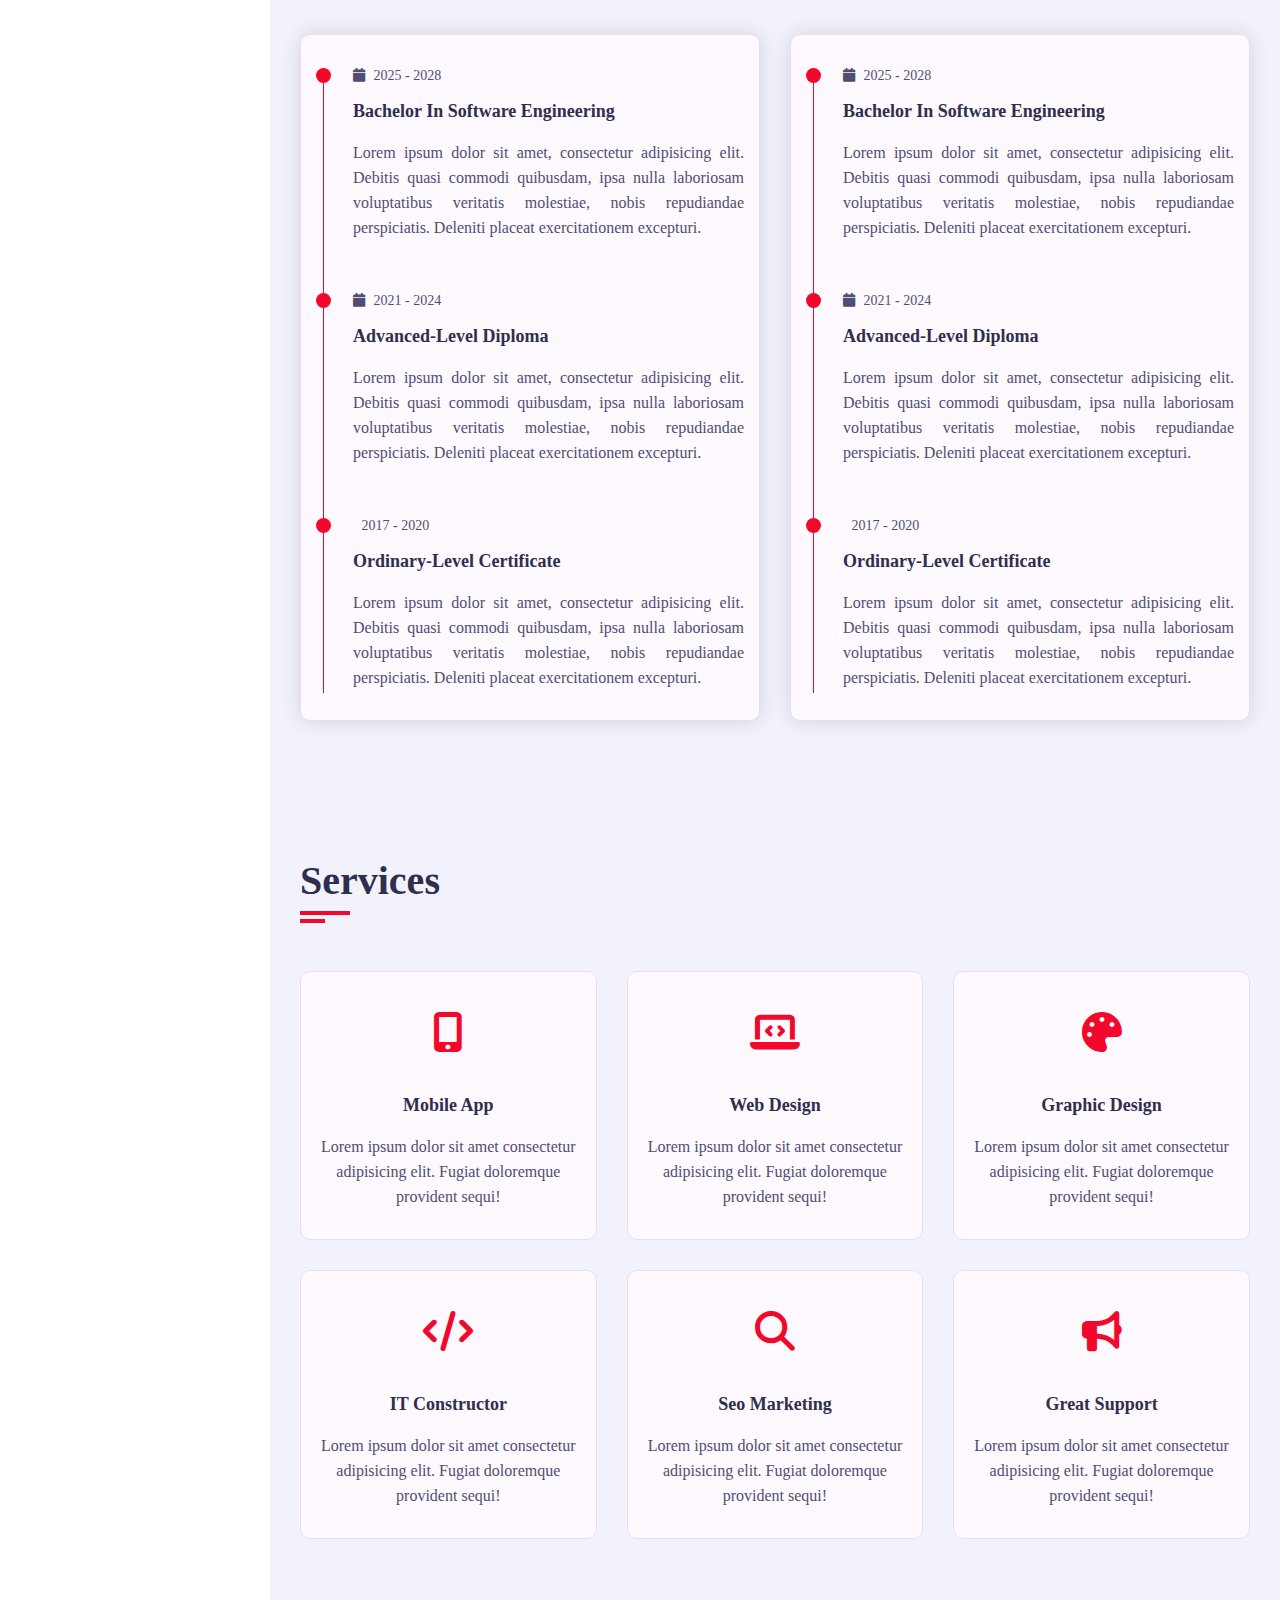
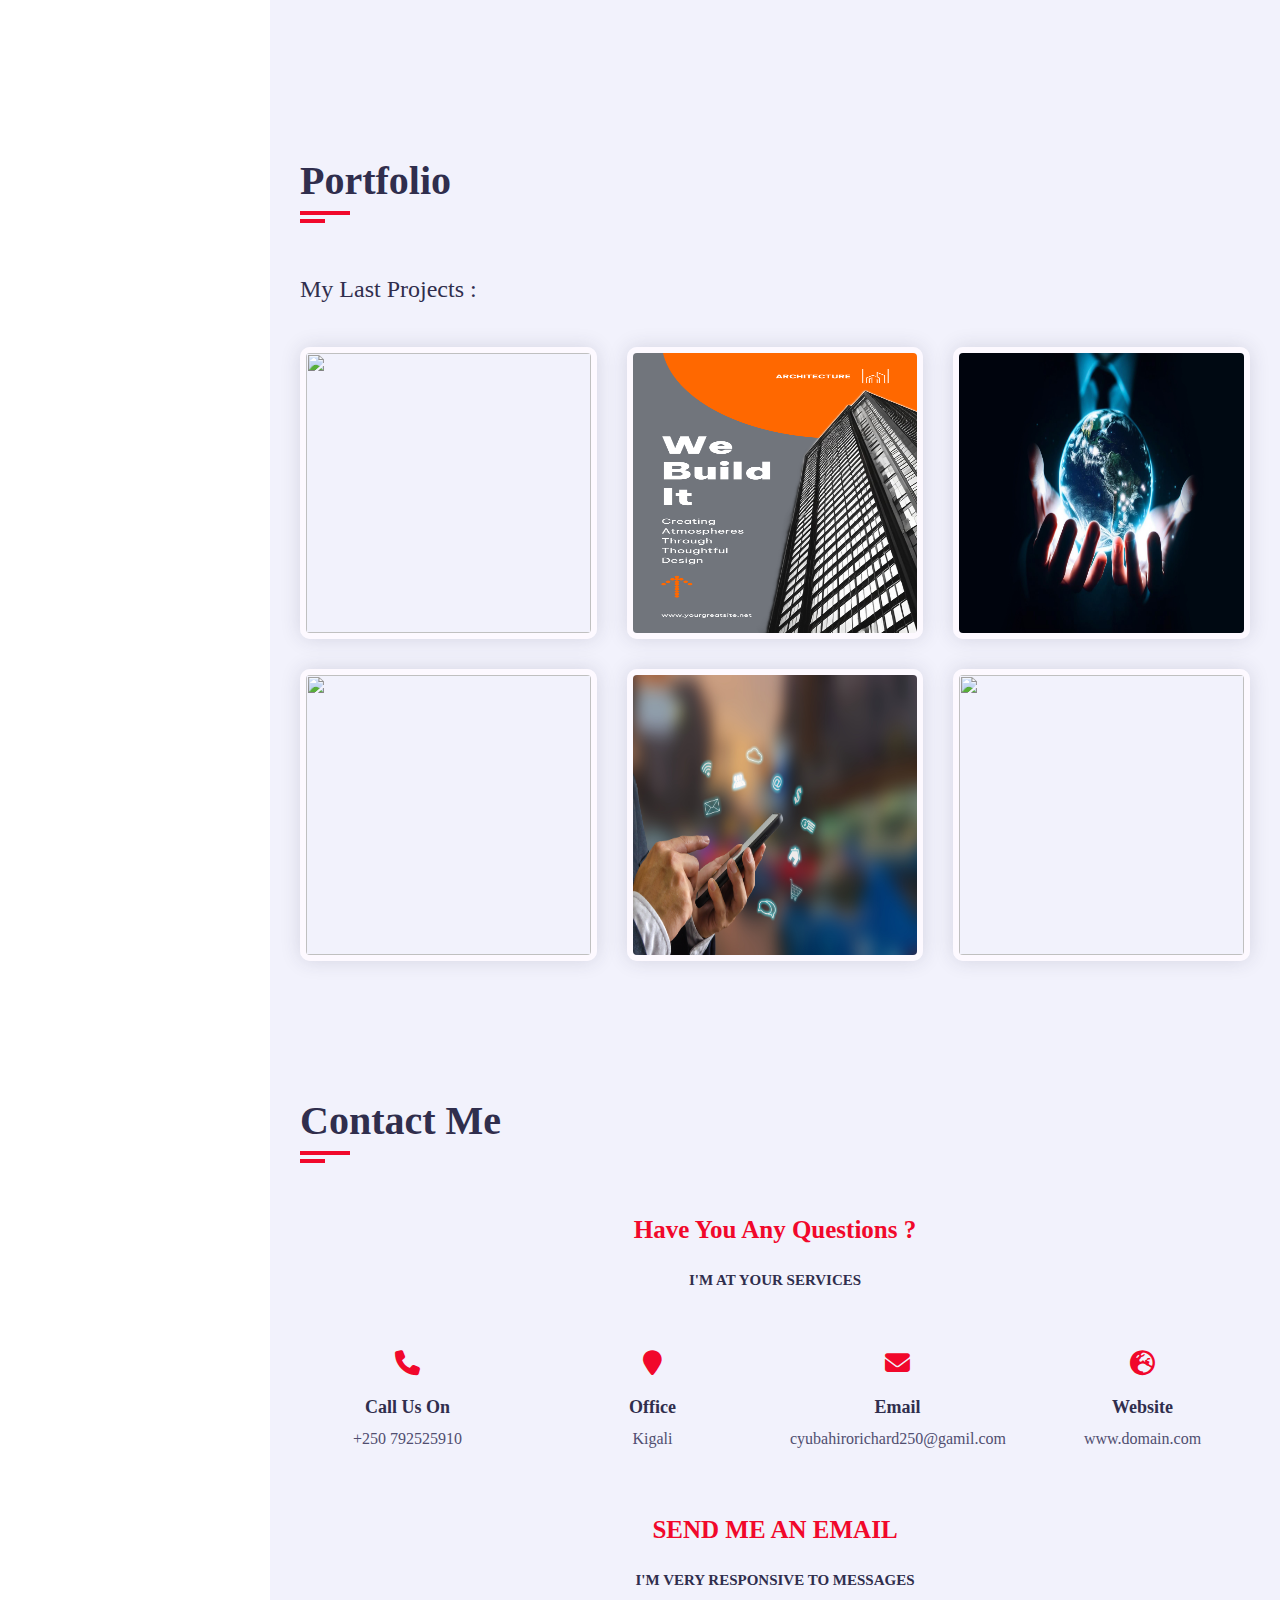
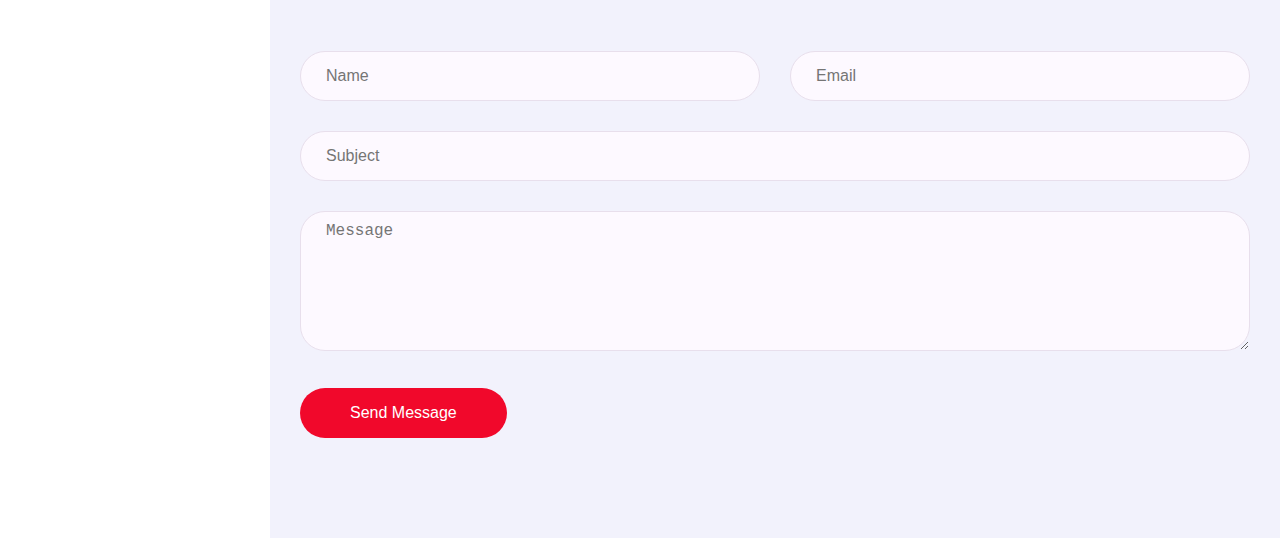
==== commit 2408a6f3: "responsive to all screens" ====
--- a/index.html
+++ b/index.html
@@ -45,7 +45,7 @@
     <div class="main-content">
       <section class="home section" id="home">
         <div class="container">
-          <div class="row">
+          <div class="row flex">
             <div class="home-info padd-15">
               <h3 class="hello">
                 Hello, my name is <span class="name">CYUBAHiRO Richard</span>
@@ -58,7 +58,9 @@
                 expertise is to create and website design,graphic design, and
                 many more...
               </p>
+              <div class="padding-btn">
               <a href="#contact" class="btn hire-me">Hire Me</a>
+            </div>
             </div>
             <div class="home-img padd-15">
               <img src="./images/pop.jpg" alt="" />
@@ -107,7 +109,7 @@
                     </div>
                     <div class="info-item padd-15">
                       <p>
-                        Email : <span>cyubahirorichard250@gmail.com</span>
+                        Email : <span>cyubahirorichard250<br>@gmail.com</span>
                       </p>
                     </div>
                     <div class="info-item padd-15">
--- a/css/style.css
+++ b/css/style.css
@@ -124,6 +124,15 @@
 }
 
 .row
+{
+    display: flex;
+    flex-wrap: wrap;
+    margin-left: -15px;
+    margin-right: -15px;
+    position: relative;
+}
+
+.home-container
 {
     display: flex;
     flex-wrap: wrap;
@@ -273,7 +282,7 @@
 
 .aside .nav li a.active:hover
 {
-    transform: translate(20px, -10px);
+    transform: translate(20px);
     color: var(--skin-color);
     
 }
@@ -937,7 +946,11 @@
         max-width: 50%;
         
     }
-    .home-img::after
+    .home-img::after, .home-img::before, .home-img
+    {
+        display: none;
+    }
+    /* .home-img::after
     {
       right: -20px;
       bottom: -20px;
@@ -946,7 +959,7 @@
     {
       left: -15px;
       top: -25px;
-    }
+    } */
     
 }
 
@@ -964,66 +977,65 @@
         flex: 0 0 100%;
         max-width: 100%;
     }
-
-     .home .home-img
-    {
+}
+
+@media (max-width:720px)
+{
+    .home .flex
+    {
+        display: flex;
+        flex-direction: column;
+        display: block;
+        
+    }
+    .home-img::after, .home-img::before
+    {
+        display: none;
+    }
+    .home .home-info
+    {
+       
+       margin-top: 0; 
+        flex: 0 0 100%;
+        max-width: 100%;
+        padding-bottom: 30px;
+    }
+    .home .home-img
+    {
+        flex: 0 0 100%;
+        max-width: 100%;
         display: inline-block;
         position: absolute;
-        top: 0;
-        right: 50px;
-
-    }
-
-    .home .home-info
-    {
-
-        flex: 0 0 50%;
-        max-width: 50%;
+        top: 100%;
+        left: 10%;
+    }
+
+    .section-title
+    {
+        margin-top: 30px;
+    }
+
+     .padding-btn
+    {
+        margin-top: -40px;
         
-    }
-    .home-img::after
-    {
-      right: -20px;
-      bottom: -20px;
-    }
-    .home-img::before
-    {
-      left: -15px;
-      top: -25px;
-    }
-
-}
-
-@media (max-width:700px)
-{
-    .home .home-info
-    {
-
-        flex: 0 0 50%;
-        max-width: 20%;
         
     }
-    .home .home-img
-    {
-        display: inline-block;
-        position: absolute;
-        top: 300px;
-        right: 110px;
-
-    }
-
-    .home-img::after
-    {
-      right: -90px;
-      bottom: -20px;
-    }
-
-}
-
-@media (max-width:699px)
-{
-    .home-img::after,::before
-    {
-        display: none;
-    }
-}
+
+}
+
+@media (max-width:425px)
+{
+    .section-title
+    {
+        margin-top: 280px;
+    }
+
+    .padding-btn
+    {
+        margin-bottom: 40px;
+        
+    }
+
+    
+}